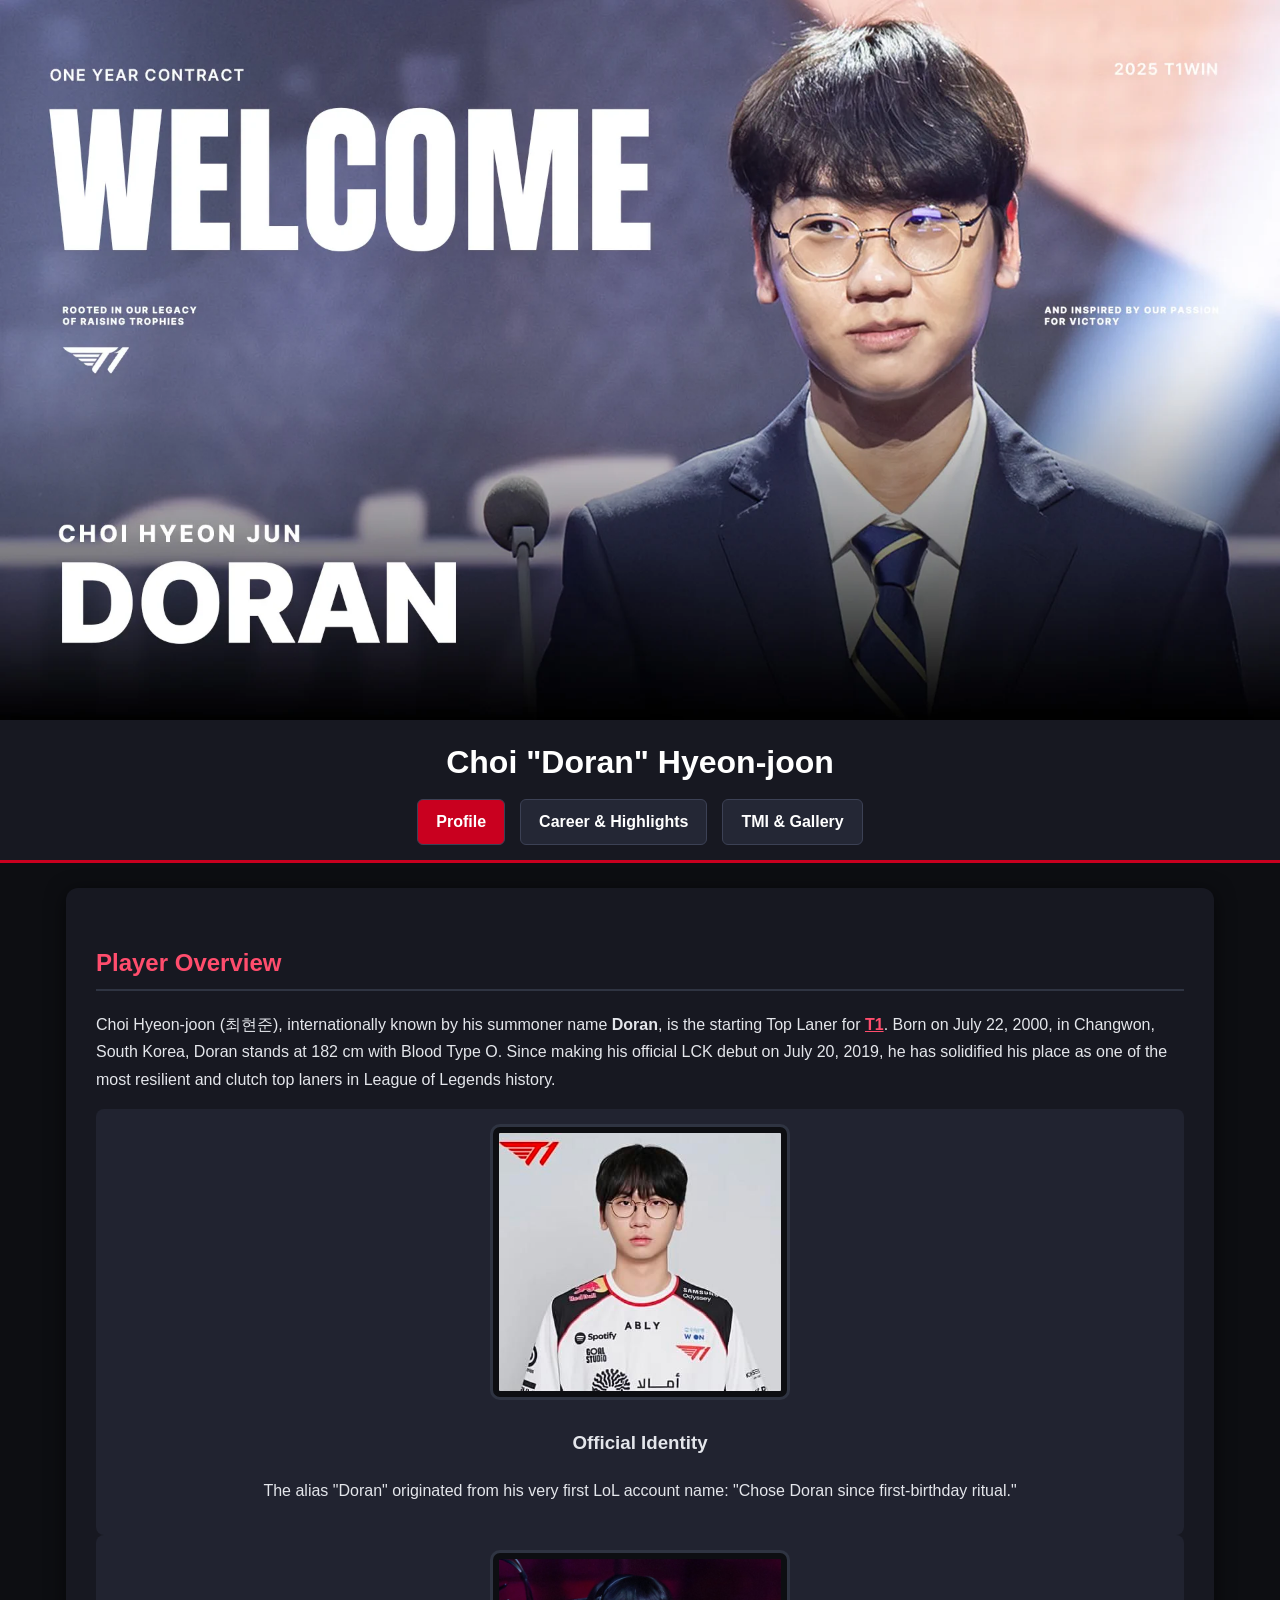
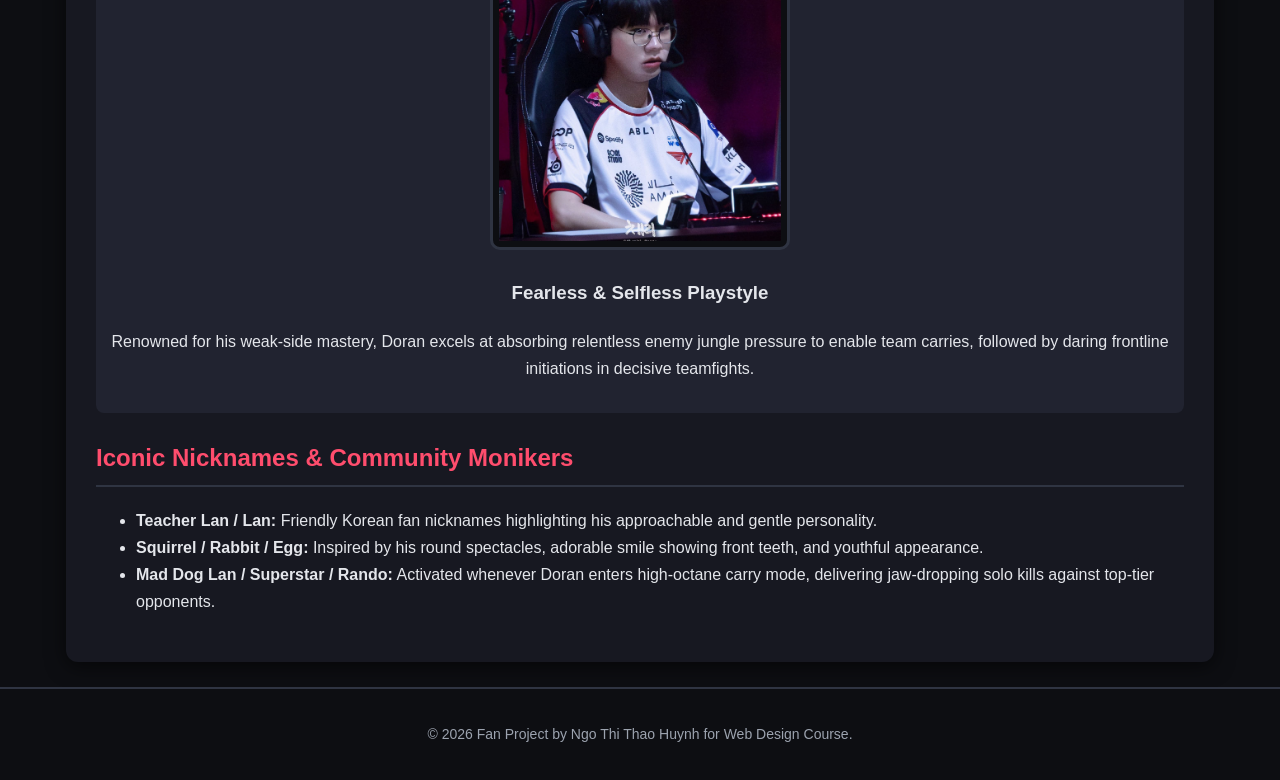
==== index.html @ f7dba2d1 "Add files via upload" ====
<!DOCTYPE html>
<html lang="en">

<head>
  <meta charset="utf-8">
  <meta name="viewport" content="width=device-width, initial-scale=1.0">
  <title>T1 Doran - Profile & Playstyle</title>
  <link rel="stylesheet" href="css/style.css">
</head>

<body>
  <!-- Accessibility Skip Link -->
  <a href="#main" class="skip-link">Skip to Main Content</a>

  <header>
    <img src="images/welcome-doran-t1.jpg" alt="Welcome Doran to T1 official banner" class="header-banner">
    <h1>Choi "Doran" Hyeon-joon</h1>
    <nav class="nav-bar">
      <ul>
        <li><a href="index.html" class="active">Profile</a></li>
        <li><a href="career.html">Career & Highlights</a></li>
        <li><a href="gallery.html">TMI & Gallery</a></li>
      </ul>
    </nav>
  </header>

  <main id="main">
    <section>
      <h2>Player Overview</h2>
      <p>Choi Hyeon-joon (최현준), internationally known by his summoner name <strong>Doran</strong>, is the starting Top
        Laner for <a href="https://t1.gg" target="_blank">T1</a>.
        Born on July 22, 2000, in Changwon, South Korea,
        Doran stands at 182 cm with Blood Type O.
        Since making his official LCK debut on July 20, 2019, he has solidified his place as one of the most resilient
        and clutch top laners in League of Legends history.</p>
    </section>

    <!-- CSS Grid Layout: 2 Columns -->
    <div class="grid-container">
      <div class="grid-card">
        <img src="images/profile-portrait.jpg" alt="Official portrait of T1 Doran in white team jersey">
        <h3>Official Identity</h3>
        <p>The alias "Doran" originated from his very first LoL account name: "Chose Doran since first-birthday ritual."
        </p>
      </div>
      <div class="grid-card">
        <img src="images/profile-playstyle.jpg" alt="Doran competing on stage wearing headphones">
        <h3>Fearless & Selfless Playstyle</h3>
        <p>Renowned for his weak-side mastery, Doran excels at absorbing relentless enemy jungle pressure to enable team
          carries, followed by daring frontline initiations in decisive teamfights.</p>
      </div>
    </div>

    <section>
      <h2>Iconic Nicknames & Community Monikers</h2>
      <ul>
        <li><strong>Teacher Lan / Lan:</strong> Friendly Korean fan nicknames highlighting his approachable and gentle
          personality.</li>
        <li><strong>Squirrel / Rabbit / Egg:</strong> Inspired by his round spectacles, adorable smile showing front
          teeth, and youthful appearance.</li>
        <li><strong>Mad Dog Lan / Superstar / Rando:</strong> Activated whenever Doran enters high-octane carry mode,
          delivering jaw-dropping solo kills against top-tier opponents.</li>
      </ul>
    </section>
  </main>

  <footer>
    <p>&copy; 2026 Fan Project by Ngo Thi Thao Huynh for Web Design Course.</p>
  </footer>
</body>

</html>
---- css/style.css ----
.skip-link {
    position: absolute;
    top: -50px;
    left: 10px;
    background-color: #c9001f;
    color: #ffffff;
    padding: 10px 16px;
    font-weight: bold;
    text-decoration: none;
    z-index: 1000;
    border-radius: 4px;
    transition: top 0.3s ease;
}

.skip-link:focus {
    top: 10px;
    /* Trượt xuống khi focus */
}


body {
    font-family: 'Segoe UI', Tahoma, Geneva, Verdana, sans-serif;
    background-color: #0d0e12;
    color: #e4e6eb;
    margin: 0;
    padding: 0;
    line-height: 1.7;
}

header {
    background-color: #171821;
    text-align: center;
    padding-bottom: 15px;
    border-bottom: 3px solid #c9001f;
}

.header-banner {
    width: 100%;
    max-height: 800px;
    object-fit: cover;
    display: block;
    border: none;
    padding: 0;
    border-radius: 0;
}

h1 {
    color: #ffffff;
    margin: 15px 0 10px 0;
    font-size: 2rem;
}

h2 {
    color: #ff4d6d;
    border-bottom: 2px solid #2f3442;
    padding-bottom: 6px;
    margin-top: 25px;
}


.nav-bar ul {
    list-style: none;
    margin: 0;
    padding: 0;
    display: flex;
    justify-content: center;
    gap: 15px;
}

.nav-bar a {
    display: inline-block;
    color: #ffffff;
    text-decoration: none;
    font-weight: bold;
    padding: 8px 18px;
    background-color: #242735;
    border-radius: 6px;
    border: 1px solid #3c4155;
    transition: all 0.3s ease;
}

.nav-bar a:hover,
.nav-bar a:focus {
    background-color: #c9001f;
    color: #ffffff;
    transform: translateY(-3px);
}

.nav-bar a.active {
    background-color: #c9001f;
}


main {
    width: 85%;
    max-width: 1100px;
    margin: 25px auto;
    background-color: #171821;
    padding: 30px;
    border-radius: 12px;
    box-shadow: 0 4px 20px rgba(0, 0, 0, 0.6);
}

main a {
    color: #ff4d6d;
    font-weight: bold;
}


img {
    border: 3px solid #2f3442;
    padding: 6px;
    border-radius: 10px;
    background-color: #0d0e12;
    max-width: 100%;
    box-sizing: border-box;

    max-width: 100%;  
    height: auto;
}

/* Cho thẻ chứa ảnh đội hình trải dài cả 2 cột của Grid */
.team-card-full {
    grid-column: 1 / -1;  /* Trải dài từ cột 1 đến hết */
    text-align: center;
}

.team-card-full img {
    width: 80%;           /* Phóng to ảnh chiếm 80% bề ngang trang web */
    height: auto;
}

.grid-card {
    background-color: #212330;
    padding: 15px;
    border-radius: 8px;
    text-align: center;
}

.grid-card img {
    width: 300px;
    height: auto;
    object-fit: cover;
    transition: transform 0.3s ease;
}

.grid-card .team-t1-image {
    width: 100%;
}

.grid-card img:hover {
    transform: scale(1.03);
    border-color: #c9001f;
}


.flex-gallery {
    display: flex;
    flex-wrap: wrap;
    justify-content: center;
    gap: 20px;
    margin-top: 25px;
}

.flex-gallery img {
    width: 250px;
    height: 250px;
    object-fit: cover;
    transition: all 0.3s ease;
}


.flex-gallery img:hover {
    transform: scale(1.05);
    border-color: #c9001f;
}


.flex-gallery img:nth-child(even) {
    border-radius: 30px 4px 30px 4px;
    border-color: #c9001f;
    /* Viền đỏ T1 */
}

.flex-gallery img:nth-child(odd) {
    border-radius: 4px 30px 4px 30px;
    border-color: #3b82f6;
    /* Viền xanh tương phản */
}


.video-container {
    position: relative;
    padding-bottom: 56.25%;
    /* 16:9 ratio */
    height: 0;
    overflow: hidden;
    margin-top: 15px;
}

.video-container iframe {
    position: absolute;
    top: 0;
    left: 0;
    width: 100%;
    height: 100%;
    border: 2px solid #2f3442;
    border-radius: 8px;
}

footer {
    background-color: #0d0e12;
    text-align: center;
    padding: 20px;
    border-top: 2px solid #2f3442;
    color: #9ca3af;
    font-size: 14px;
}
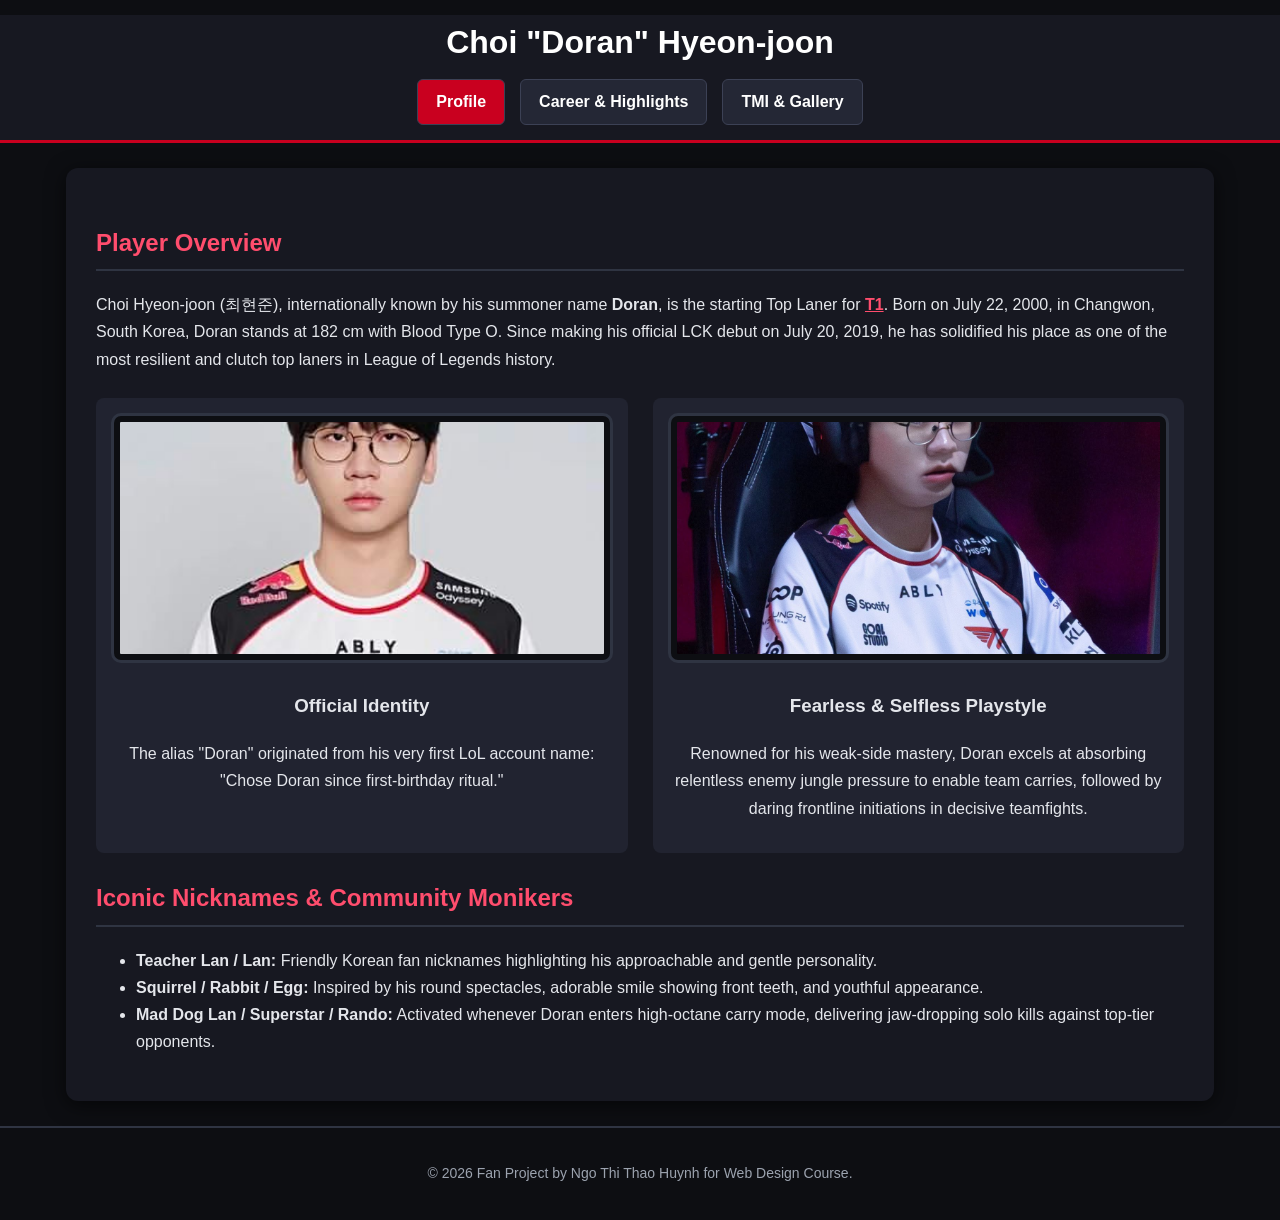
==== commit 33cd1247: "Add files via upload" ====
--- a/index.html
+++ b/index.html
@@ -13,7 +13,6 @@
   <a href="#main" class="skip-link">Skip to Main Content</a>
 
   <header>
-    <img src="images/welcome-doran-t1.jpg" alt="Welcome Doran to T1 official banner" class="header-banner">
     <h1>Choi "Doran" Hyeon-joon</h1>
     <nav class="nav-bar">
       <ul>
--- a/css/style.css
+++ b/css/style.css
@@ -14,9 +14,7 @@
 
 .skip-link:focus {
     top: 10px;
-    /* Trượt xuống khi focus */
 }
-
 
 body {
     font-family: 'Segoe UI', Tahoma, Geneva, Verdana, sans-serif;
@@ -34,16 +32,6 @@
     border-bottom: 3px solid #c9001f;
 }
 
-.header-banner {
-    width: 100%;
-    max-height: 800px;
-    object-fit: cover;
-    display: block;
-    border: none;
-    padding: 0;
-    border-radius: 0;
-}
-
 h1 {
     color: #ffffff;
     margin: 15px 0 10px 0;
@@ -56,7 +44,6 @@
     padding-bottom: 6px;
     margin-top: 25px;
 }
-
 
 .nav-bar ul {
     list-style: none;
@@ -90,7 +77,6 @@
     background-color: #c9001f;
 }
 
-
 main {
     width: 85%;
     max-width: 1100px;
@@ -106,28 +92,21 @@
     font-weight: bold;
 }
 
-
 img {
     border: 3px solid #2f3442;
     padding: 6px;
     border-radius: 10px;
     background-color: #0d0e12;
     max-width: 100%;
+    height: auto;
     box-sizing: border-box;
-
-    max-width: 100%;  
-    height: auto;
 }
 
-/* Cho thẻ chứa ảnh đội hình trải dài cả 2 cột của Grid */
-.team-card-full {
-    grid-column: 1 / -1;  /* Trải dài từ cột 1 đến hết */
-    text-align: center;
-}
-
-.team-card-full img {
-    width: 80%;           /* Phóng to ảnh chiếm 80% bề ngang trang web */
-    height: auto;
+.grid-container {
+    display: grid;
+    grid-template-columns: repeat(2, 1fr);
+    gap: 25px;
+    margin: 25px 0;
 }
 
 .grid-card {
@@ -138,21 +117,22 @@
 }
 
 .grid-card img {
-    width: 300px;
-    height: auto;
+    width: 100%;
+    height: 250px;
     object-fit: cover;
     transition: transform 0.3s ease;
 }
 
 .grid-card .team-t1-image {
     width: 100%;
+    height: auto;
+    object-fit: contain;
 }
 
 .grid-card img:hover {
     transform: scale(1.03);
     border-color: #c9001f;
 }
-
 
 .flex-gallery {
     display: flex;
@@ -169,30 +149,24 @@
     transition: all 0.3s ease;
 }
 
-
 .flex-gallery img:hover {
     transform: scale(1.05);
     border-color: #c9001f;
 }
 
-
 .flex-gallery img:nth-child(even) {
     border-radius: 30px 4px 30px 4px;
     border-color: #c9001f;
-    /* Viền đỏ T1 */
 }
 
 .flex-gallery img:nth-child(odd) {
     border-radius: 4px 30px 4px 30px;
     border-color: #3b82f6;
-    /* Viền xanh tương phản */
 }
-
 
 .video-container {
     position: relative;
     padding-bottom: 56.25%;
-    /* 16:9 ratio */
     height: 0;
     overflow: hidden;
     margin-top: 15px;
